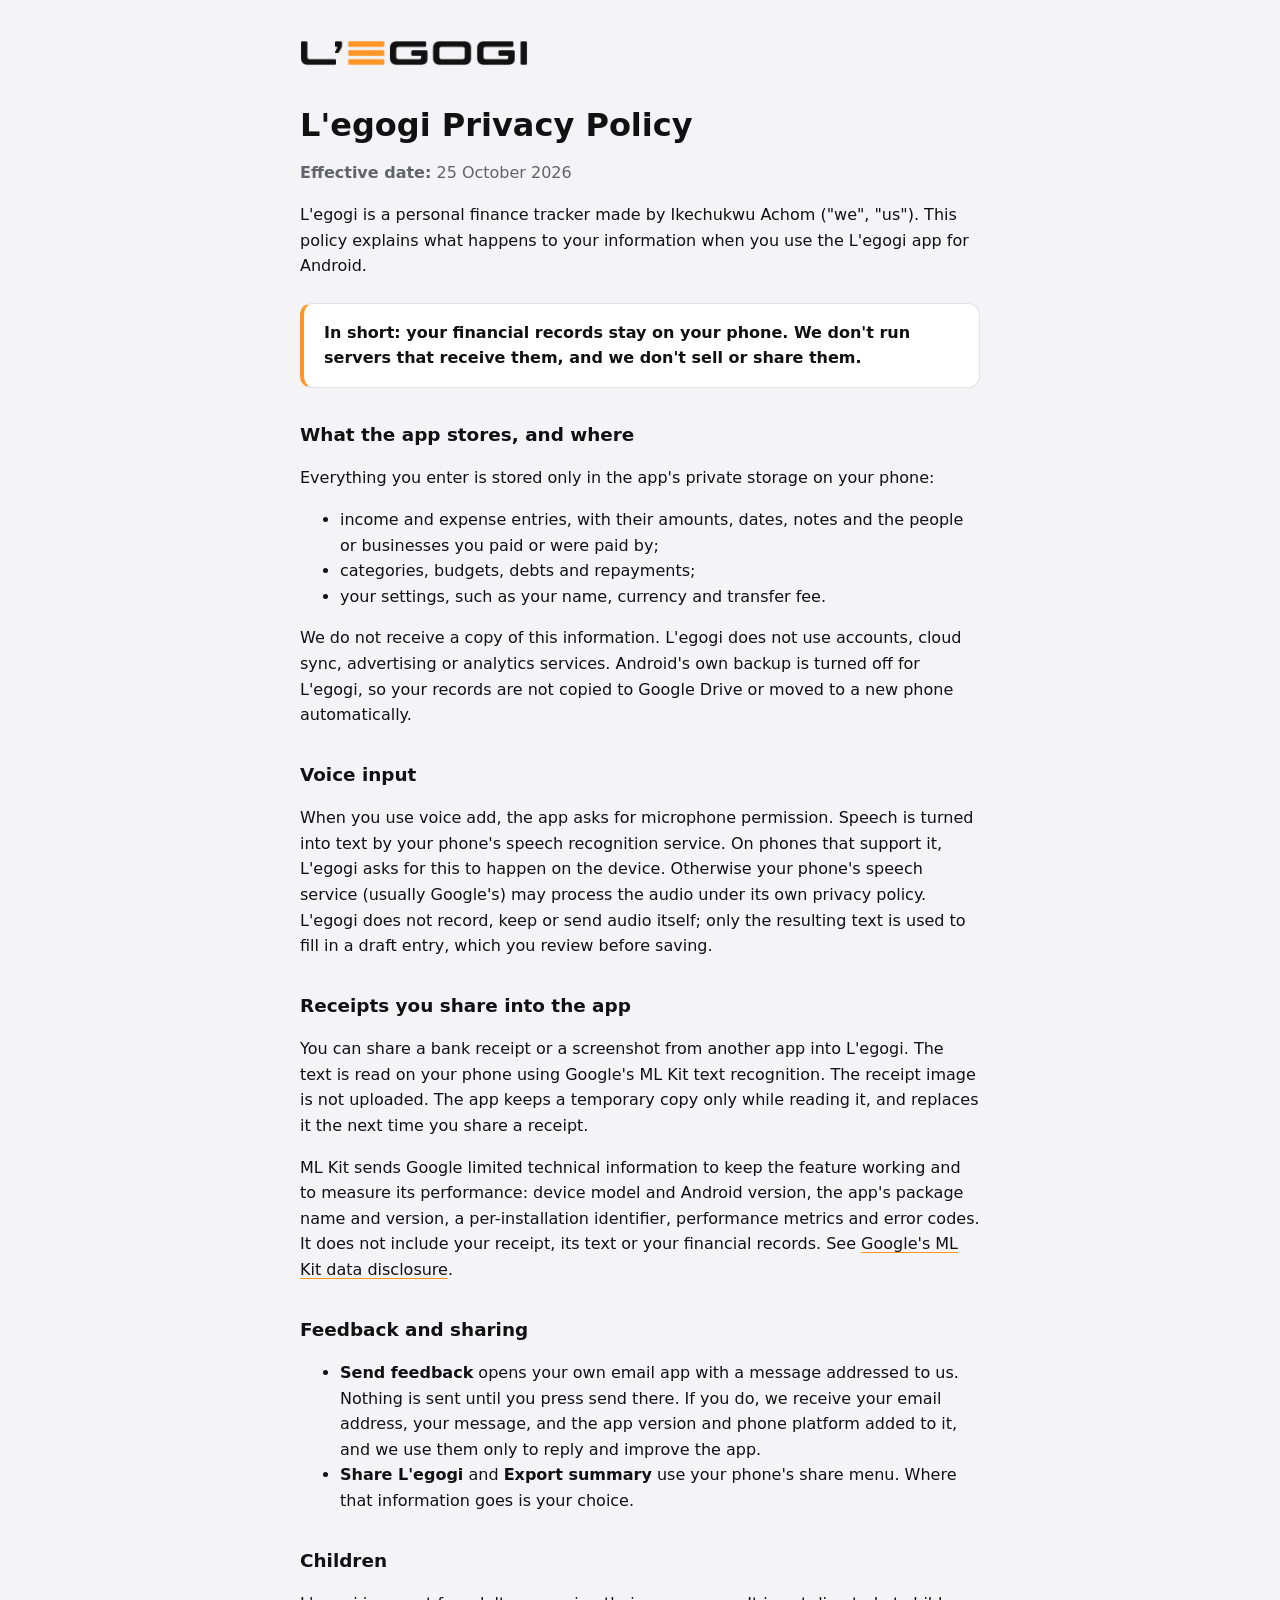
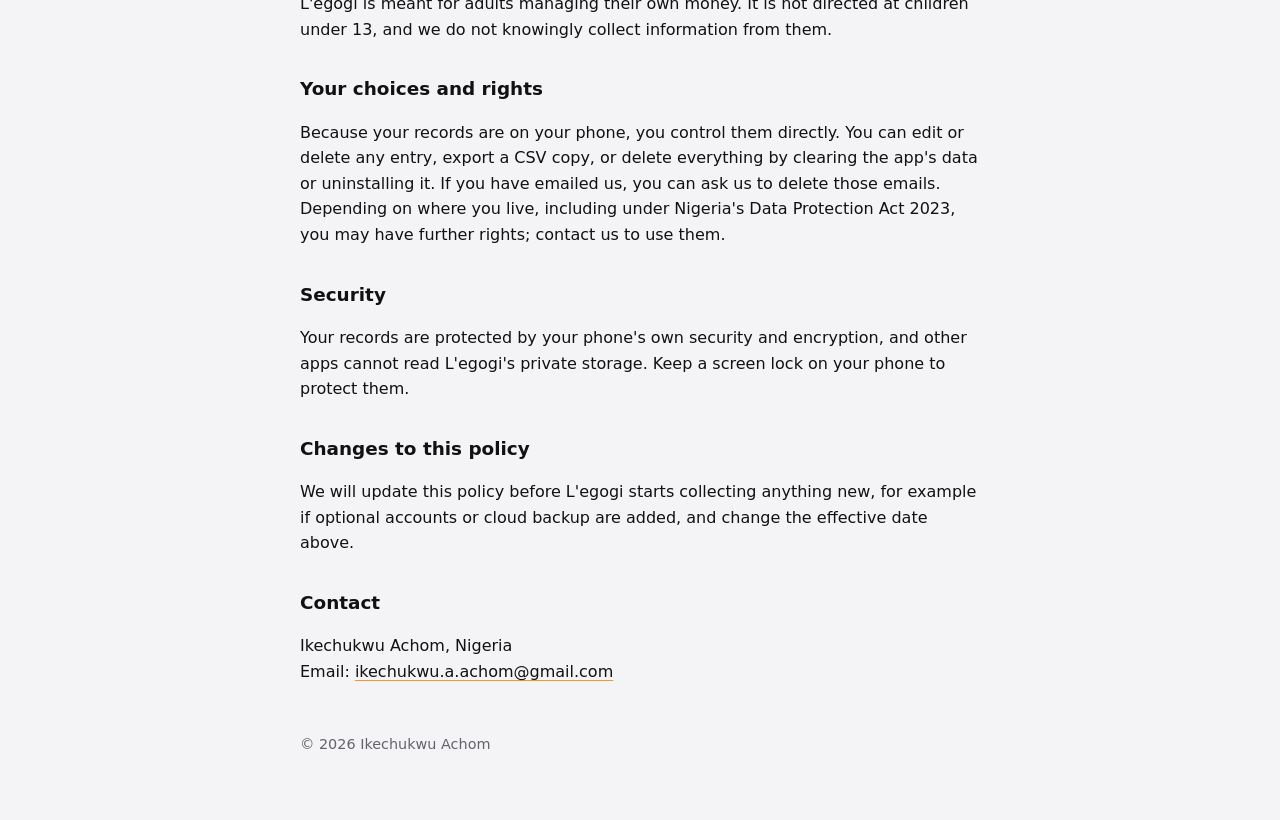
==== privacy/index.html @ 23c809f9 "Landing page and privacy policy Co-Authored-By: Claude Opus 5.5 <noreply@anthropic.com>" ====
<!doctype html>
<html lang="en">
<head>
  <meta charset="utf-8">
  <meta name="viewport" content="width=device-width, initial-scale=1">
  <title>Privacy Policy · L'egogi</title>
  <meta name="description" content="How the L'egogi app handles your information.">
  <link rel="icon" href="../assets/icon.png">
  <link rel="stylesheet" href="../assets/site.css">
</head>
<body>
  <main>
    <a class="wordmark" href="../" aria-label="L'egogi home">
      <img class="on-light" src="../assets/wordmark-light-bg.png" alt="L'egogi">
      <img class="on-dark" src="../assets/wordmark-dark-bg.png" alt="L'egogi">
    </a>

    <h1>L'egogi Privacy Policy</h1>
    <p class="muted"><strong>Effective date:</strong> 25 October 2026</p>

    <p>L'egogi is a personal finance tracker made by Ikechukwu Achom ("we", "us"). This policy explains what happens to your information when you use the L'egogi app for Android.</p>

    <p class="summary"><strong>In short: your financial records stay on your phone. We don't run servers that receive them, and we don't sell or share them.</strong></p>

    <h2>What the app stores, and where</h2>
    <p>Everything you enter is stored only in the app's private storage on your phone:</p>
    <ul>
      <li>income and expense entries, with their amounts, dates, notes and the people or businesses you paid or were paid by;</li>
      <li>categories, budgets, debts and repayments;</li>
      <li>your settings, such as your name, currency and transfer fee.</li>
    </ul>
    <p>We do not receive a copy of this information. L'egogi does not use accounts, cloud sync, advertising or analytics services. Android's own backup is turned off for L'egogi, so your records are not copied to Google Drive or moved to a new phone automatically.</p>

    <h2>Voice input</h2>
    <p>When you use voice add, the app asks for microphone permission. Speech is turned into text by your phone's speech recognition service. On phones that support it, L'egogi asks for this to happen on the device. Otherwise your phone's speech service (usually Google's) may process the audio under its own privacy policy. L'egogi does not record, keep or send audio itself; only the resulting text is used to fill in a draft entry, which you review before saving.</p>

    <h2>Receipts you share into the app</h2>
    <p>You can share a bank receipt or a screenshot from another app into L'egogi. The text is read on your phone using Google's ML Kit text recognition. The receipt image is not uploaded. The app keeps a temporary copy only while reading it, and replaces it the next time you share a receipt.</p>
    <p>ML Kit sends Google limited technical information to keep the feature working and to measure its performance: device model and Android version, the app's package name and version, a per-installation identifier, performance metrics and error codes. It does not include your receipt, its text or your financial records. See <a href="https://developers.google.com/ml-kit/android-data-disclosure">Google's ML Kit data disclosure</a>.</p>

    <h2>Feedback and sharing</h2>
    <ul>
      <li><strong>Send feedback</strong> opens your own email app with a message addressed to us. Nothing is sent until you press send there. If you do, we receive your email address, your message, and the app version and phone platform added to it, and we use them only to reply and improve the app.</li>
      <li><strong>Share L'egogi</strong> and <strong>Export summary</strong> use your phone's share menu. Where that information goes is your choice.</li>
    </ul>

    <h2>Children</h2>
    <p>L'egogi is meant for adults managing their own money. It is not directed at children under 13, and we do not knowingly collect information from them.</p>

    <h2>Your choices and rights</h2>
    <p>Because your records are on your phone, you control them directly. You can edit or delete any entry, export a CSV copy, or delete everything by clearing the app's data or uninstalling it. If you have emailed us, you can ask us to delete those emails. Depending on where you live, including under Nigeria's Data Protection Act 2023, you may have further rights; contact us to use them.</p>

    <h2>Security</h2>
    <p>Your records are protected by your phone's own security and encryption, and other apps cannot read L'egogi's private storage. Keep a screen lock on your phone to protect them.</p>

    <h2>Changes to this policy</h2>
    <p>We will update this policy before L'egogi starts collecting anything new, for example if optional accounts or cloud backup are added, and change the effective date above.</p>

    <h2>Contact</h2>
    <p>Ikechukwu Achom, Nigeria<br>Email: <a href="mailto:ikechukwu.a.achom@gmail.com">ikechukwu.a.achom@gmail.com</a></p>

    <footer>© 2026 Ikechukwu Achom</footer>
  </main>
</body>
</html>
---- assets/site.css ----
:root {
  --bg: #f4f4f6;
  --surface: #ffffff;
  --text: #111111;
  --muted: #63636b;
  --line: #e2e2e7;
  --brand: #ff9523;
  color-scheme: light dark;
}

@media (prefers-color-scheme: dark) {
  :root {
    --bg: #000000;
    --surface: #1c1c1e;
    --text: #ffffff;
    --muted: #8e8e93;
    --line: #2e2e31;
  }
}

* { box-sizing: border-box; }

body {
  margin: 0;
  background: var(--bg);
  color: var(--text);
  font: 16px/1.6 system-ui, -apple-system, "Segoe UI", Roboto, sans-serif;
}

main {
  max-width: 720px;
  margin: 0 auto;
  padding: 40px 20px 64px;
}

.wordmark { height: 26px; display: block; margin-bottom: 40px; }
.wordmark .on-dark { display: none; }
@media (prefers-color-scheme: dark) {
  .wordmark .on-light { display: none; }
  .wordmark .on-dark { display: inline; }
}
.wordmark img { height: 26px; }

h1 { font-size: 2rem; line-height: 1.2; margin: 0 0 8px; }
h2 { font-size: 1.15rem; margin: 32px 0 8px; }
p, li { color: var(--text); }
.muted { color: var(--muted); }

.summary {
  background: var(--surface);
  border: 1px solid var(--line);
  border-left: 4px solid var(--brand);
  border-radius: 12px;
  padding: 16px 20px;
  margin: 24px 0;
}

a { color: inherit; text-decoration-color: var(--brand); text-underline-offset: 3px; }

.card {
  display: block;
  background: var(--surface);
  border: 1px solid var(--line);
  border-radius: 16px;
  padding: 18px 20px;
  margin-top: 12px;
  text-decoration: none;
}
.card strong { display: block; }

footer { margin-top: 48px; font-size: 0.9rem; color: var(--muted); }
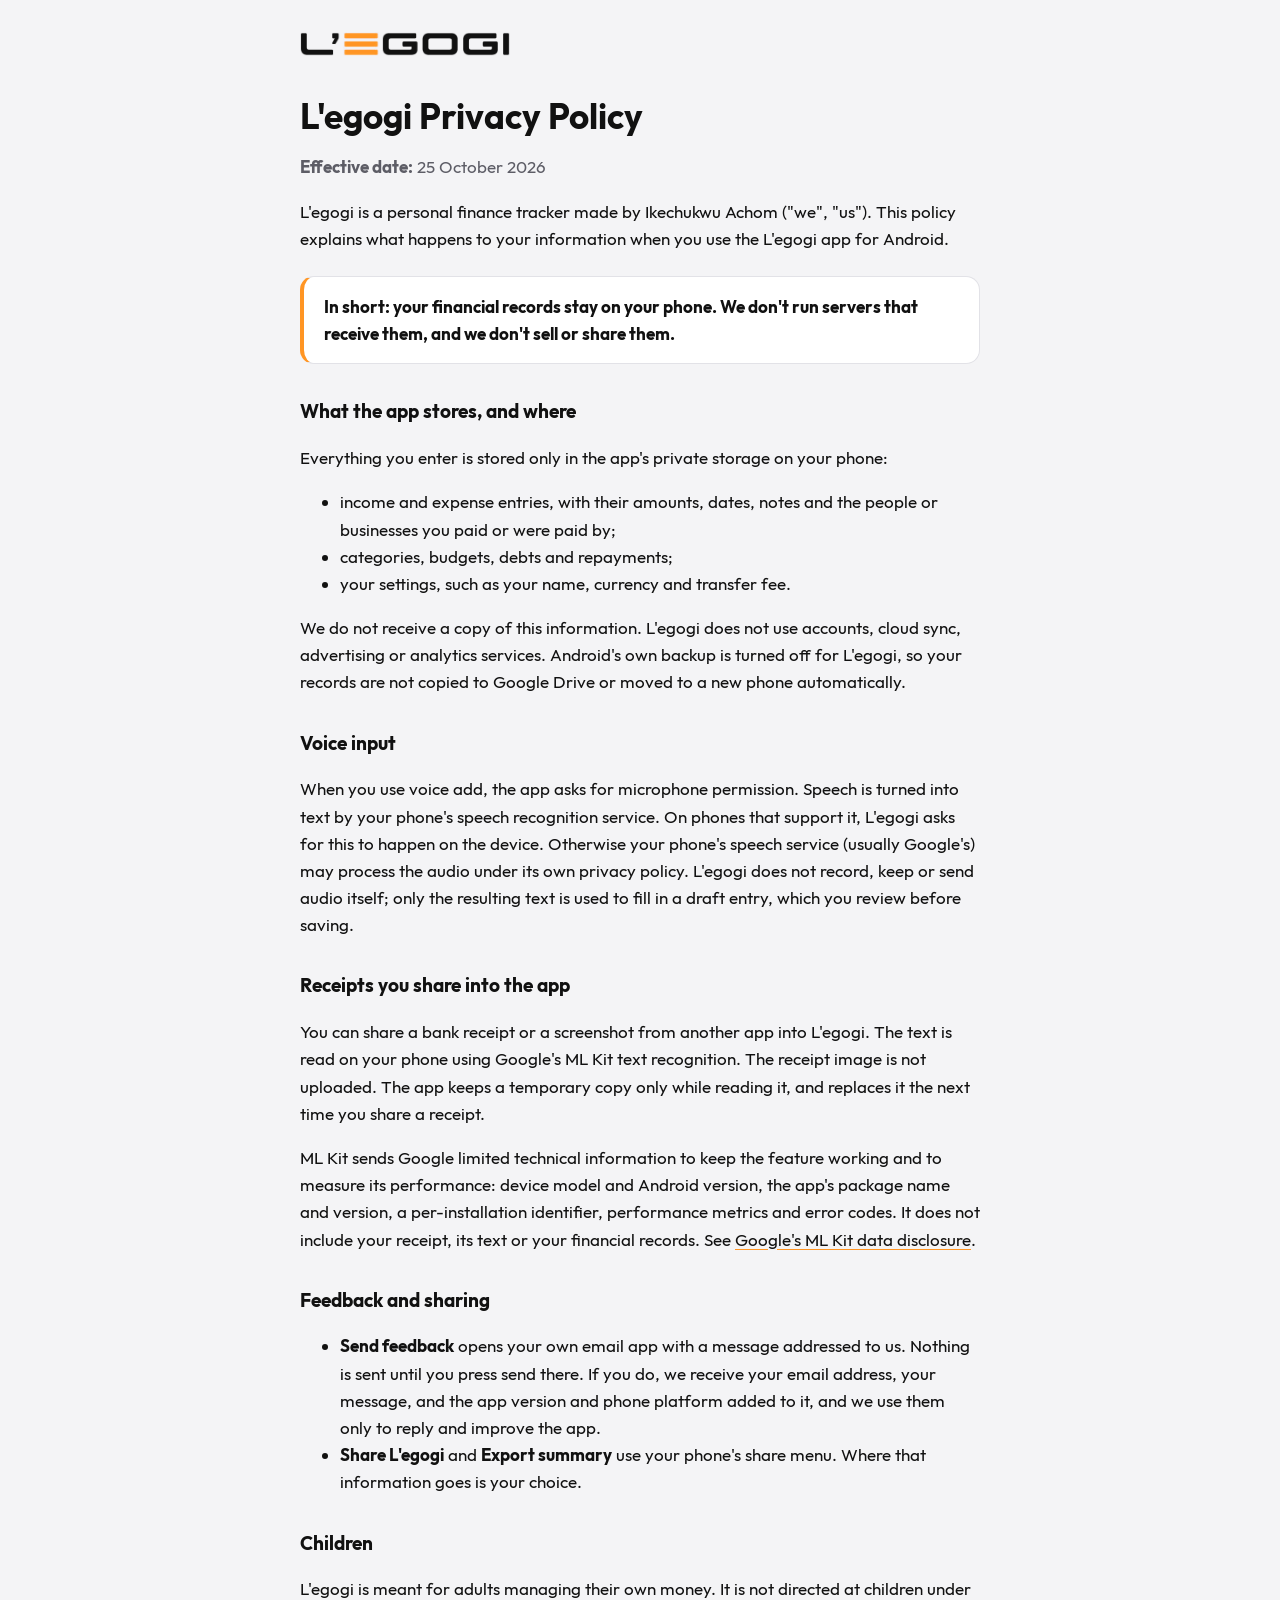
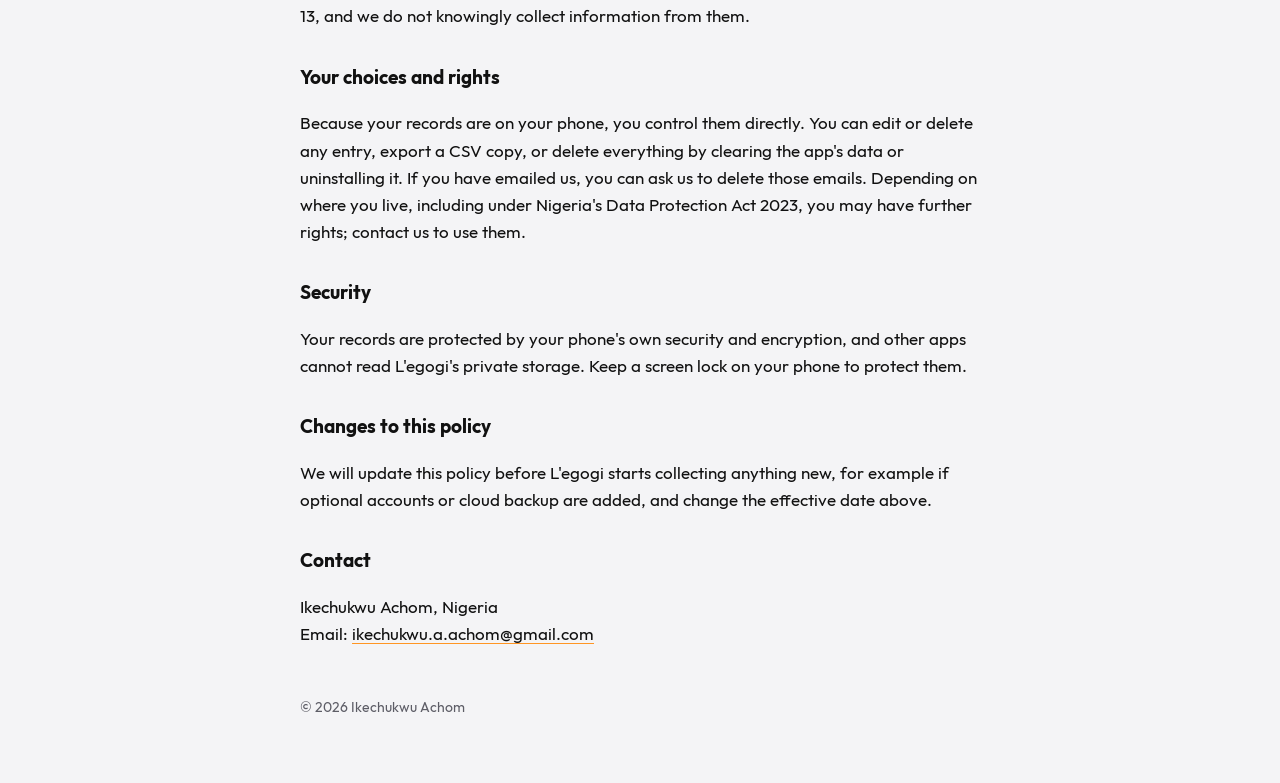
==== commit cff3be8f: "Turn the site into an animated landing page The home page now explains what L'egogi is: a hero with " ====
--- a/privacy/index.html
+++ b/privacy/index.html
@@ -9,7 +9,7 @@
   <link rel="stylesheet" href="../assets/site.css">
 </head>
 <body>
-  <main>
+  <main class="doc">
     <a class="wordmark" href="../" aria-label="L'egogi home">
       <img class="on-light" src="../assets/wordmark-light-bg.png" alt="L'egogi">
       <img class="on-dark" src="../assets/wordmark-dark-bg.png" alt="L'egogi">
--- a/assets/site.css
+++ b/assets/site.css
@@ -1,10 +1,21 @@
+/* L'egogi site: brand tokens, light and dark. Outfit is self-hosted (SIL OFL),
+   so the site makes no third-party font requests. */
+@font-face { font-family: Outfit; src: url(fonts/Outfit-Regular.ttf) format("truetype"); font-weight: 400; font-display: swap; }
+@font-face { font-family: Outfit; src: url(fonts/Outfit-Medium.ttf) format("truetype"); font-weight: 500; font-display: swap; }
+@font-face { font-family: Outfit; src: url(fonts/Outfit-SemiBold.ttf) format("truetype"); font-weight: 600; font-display: swap; }
+@font-face { font-family: Outfit; src: url(fonts/Outfit-Bold.ttf) format("truetype"); font-weight: 700; font-display: swap; }
+
 :root {
   --bg: #f4f4f6;
   --surface: #ffffff;
+  --surface-2: #ececf0;
   --text: #111111;
-  --muted: #63636b;
+  --muted: #5d5d66;
   --line: #e2e2e7;
   --brand: #ff9523;
+  --brand-ink: #b85a00;
+  --green: #15803d;
+  --coral: #c8352e;
   color-scheme: light dark;
 }
 
@@ -12,60 +23,52 @@
   :root {
     --bg: #000000;
     --surface: #1c1c1e;
+    --surface-2: #2a2a2d;
     --text: #ffffff;
     --muted: #8e8e93;
     --line: #2e2e31;
+    --brand-ink: #ff9523;
+    --green: #34c77b;
+    --coral: #f2615a;
   }
 }
 
 * { box-sizing: border-box; }
+html { scroll-behavior: smooth; }
 
 body {
   margin: 0;
   background: var(--bg);
   color: var(--text);
-  font: 16px/1.6 system-ui, -apple-system, "Segoe UI", Roboto, sans-serif;
+  font: 17px/1.6 Outfit, system-ui, -apple-system, "Segoe UI", Roboto, sans-serif;
+  -webkit-font-smoothing: antialiased;
 }
 
-main {
-  max-width: 720px;
-  margin: 0 auto;
-  padding: 40px 20px 64px;
-}
+a { color: inherit; text-decoration-color: var(--brand); text-underline-offset: 3px; }
+img { max-width: 100%; }
+.muted { color: var(--muted); }
 
-.wordmark { height: 26px; display: block; margin-bottom: 40px; }
+/* Wordmark: dark letters on light, white letters on dark. */
+.wordmark { display: inline-flex; height: 24px; }
+.wordmark img { height: 24px; width: auto; }
 .wordmark .on-dark { display: none; }
 @media (prefers-color-scheme: dark) {
   .wordmark .on-light { display: none; }
   .wordmark .on-dark { display: inline; }
 }
-.wordmark img { height: 26px; }
 
-h1 { font-size: 2rem; line-height: 1.2; margin: 0 0 8px; }
-h2 { font-size: 1.15rem; margin: 32px 0 8px; }
-p, li { color: var(--text); }
-.muted { color: var(--muted); }
+/* ---------- Privacy policy page ---------- */
 
+main.doc { max-width: 720px; margin: 0 auto; padding: 32px 20px 64px; }
+main.doc .wordmark { margin-bottom: 40px; }
+main.doc h1 { font-size: 2.2rem; line-height: 1.15; margin: 0 0 8px; }
+main.doc h2 { font-size: 1.2rem; margin: 32px 0 8px; }
 .summary {
   background: var(--surface);
   border: 1px solid var(--line);
   border-left: 4px solid var(--brand);
-  border-radius: 12px;
+  border-radius: 14px;
   padding: 16px 20px;
   margin: 24px 0;
 }
-
-a { color: inherit; text-decoration-color: var(--brand); text-underline-offset: 3px; }
-
-.card {
-  display: block;
-  background: var(--surface);
-  border: 1px solid var(--line);
-  border-radius: 16px;
-  padding: 18px 20px;
-  margin-top: 12px;
-  text-decoration: none;
-}
-.card strong { display: block; }
-
-footer { margin-top: 48px; font-size: 0.9rem; color: var(--muted); }
+main.doc footer, .site-footer { margin-top: 48px; font-size: 0.9rem; color: var(--muted); }
